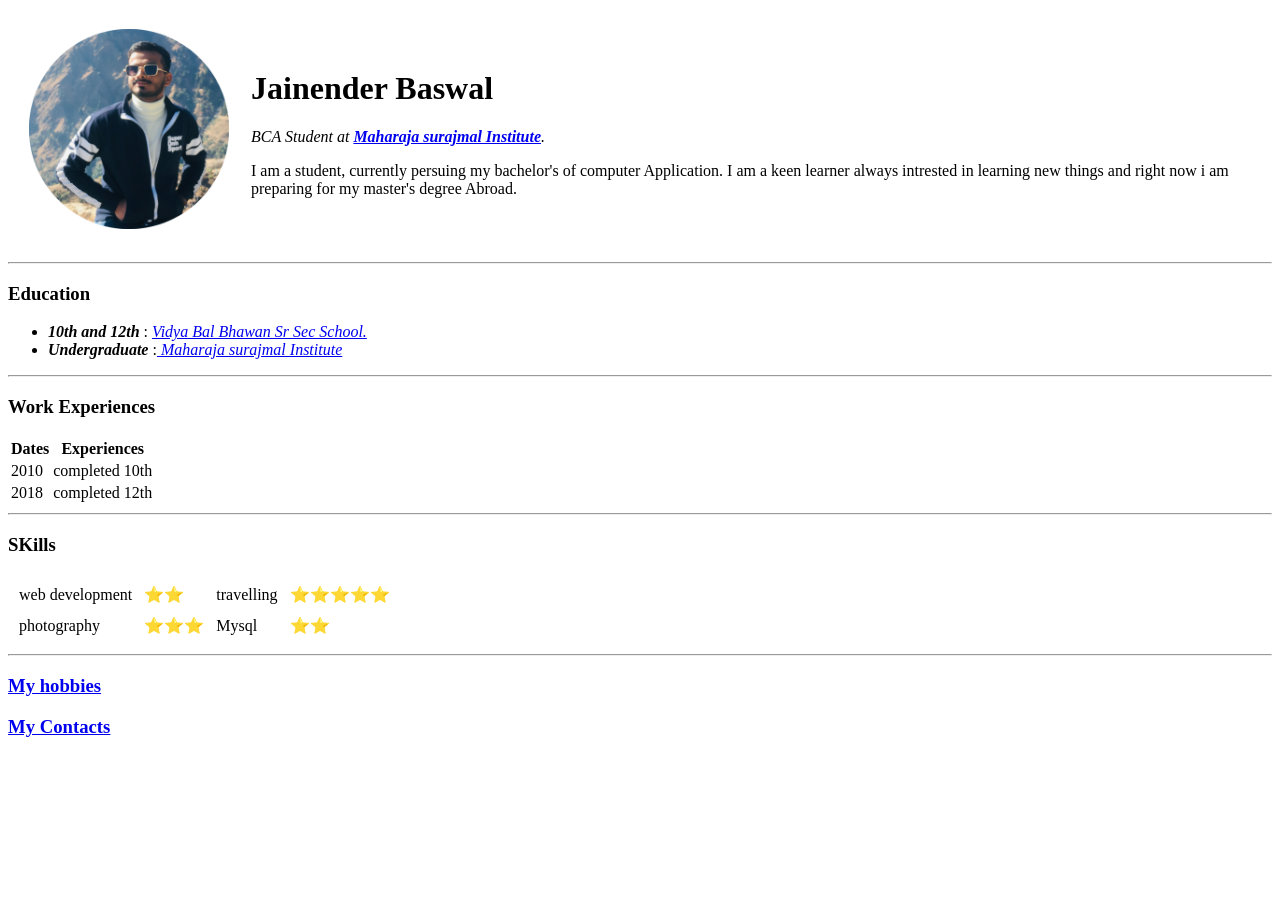
==== index.html @ 86a96236 "Add files via upload" ====
<!DOCTYPE html>
<html lang="en">

<head>
  <meta charset="UTF-8">
  <meta name="viewport" content="width=device-width, initial-scale=1.0">
  <title>Jainender's personal website</title>
  <link rel="stylesheet" href="style.css">
</head>

<body>
  <table cellspacing=20>

    <tr>
      <td> <img src="images/mypic.png" width="200px" alt="here's my pic"></td>
      <td>
        <h1>Jainender Baswal</h1>
        <p><em>BCA Student at <strong><a href="https://msi-ggsip.org/"> Maharaja surajmal Institute</a></strong>.</em></p>

        <p>I am a student, currently persuing my bachelor's of computer Application. I am a keen learner always intrested in learning new things and right now i am preparing for my master's degree Abroad.
          <br>
        </p>
      </td>
    </tr>


  </table>
  <hr>

  <h3>
    Education

  </h3>
  <ul>
    <li><strong><em>10th and 12th</em></strong> : <em><a href="http://www.vidyabalbhawan.in/">Vidya Bal Bhawan Sr Sec School.</a></em></li>
    <li><strong> <em>Undergraduate</em> </strong>:<em><a href="https://msi-ggsip.org/"> Maharaja surajmal Institute</a></em></li>
  </ul>
<hr>
  <h3>Work Experiences</h3>
  <table>
    <thead>
      <th>Dates</th>
      <th>Experiences</th>
    </thead>
    <tbody>
      <tr>
        <td>2010</td>
        <td>completed 10th</td>
      </tr>
      <tr>
        <td>2018</td>
        <td>completed 12th</td>
      </tr>
    </tbody>
  </table>
<hr>
  <h3>SKills</h3>
  <table cellspacing=10>
    <tr>
      <td>web development</td>
      <td>⭐⭐</td>
      <td>travelling</td>
      <td>⭐⭐⭐⭐⭐</td>
    </tr>
    <tr>
      <td>photography</td>
      <td>⭐⭐⭐</td>
      <td>Mysql</td>
      <td>⭐⭐</td>
    </tr>

  </table>
  <hr>
  <h3><strong><a href="hobbies.html">My hobbies</a></strong></h3>

  <h3><a href="Contact.html">My Contacts</a></h3>

</body>

</html>
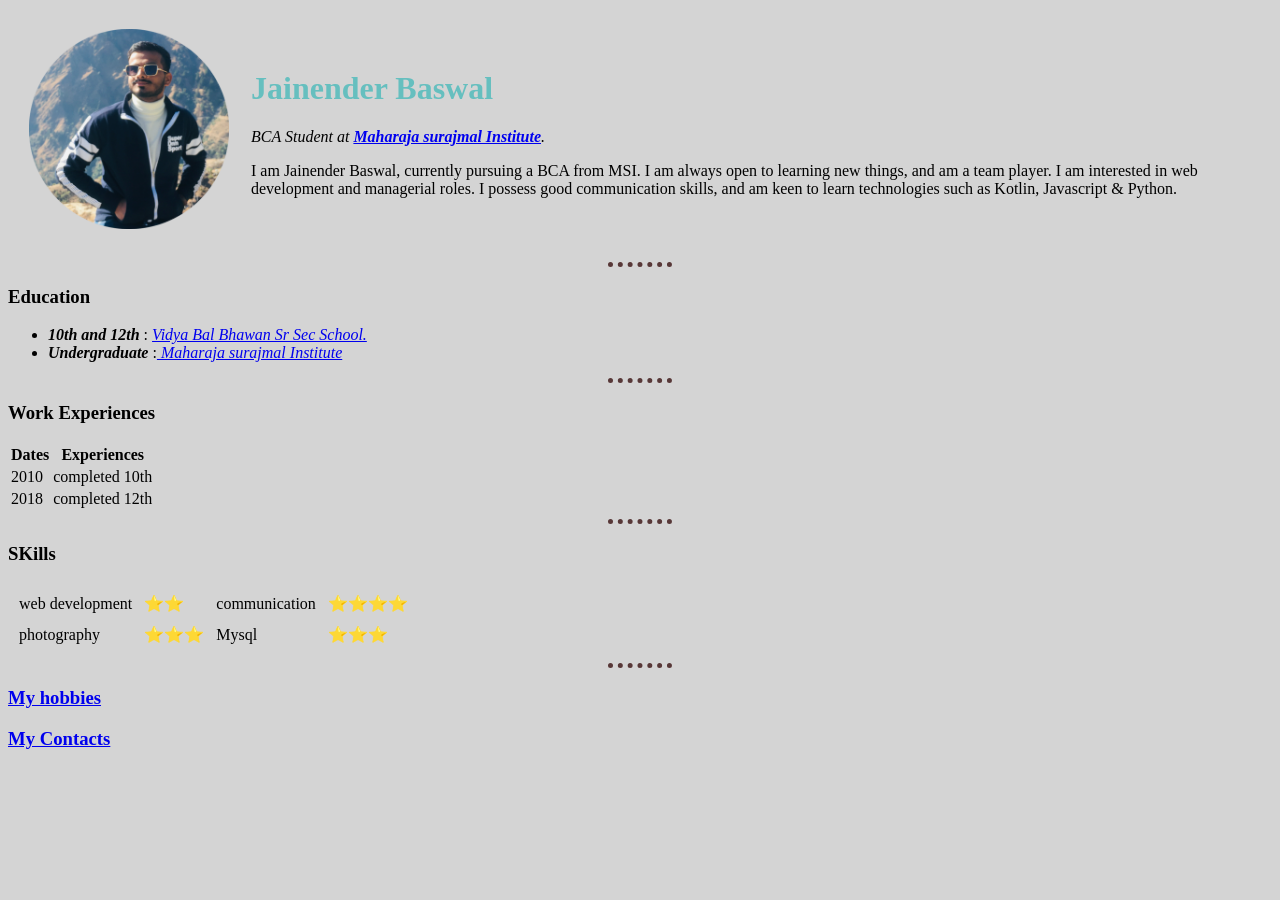
==== commit c5891767: "Add files via upload" ====
--- a/index.html
+++ b/index.html
@@ -5,7 +5,8 @@
   <meta charset="UTF-8">
   <meta name="viewport" content="width=device-width, initial-scale=1.0">
   <title>Jainender's personal website</title>
-  <link rel="stylesheet" href="style.css">
+  <link rel="stylesheet" href="css/style.css">
+ <link rel="icon" href="images/favicon.ico">
 </head>
 
 <body>
@@ -17,7 +18,15 @@
         <h1>Jainender Baswal</h1>
         <p><em>BCA Student at <strong><a href="https://msi-ggsip.org/"> Maharaja surajmal Institute</a></strong>.</em></p>
 
-        <p>I am a student, currently persuing my bachelor's of computer Application. I am a keen learner always intrested in learning new things and right now i am preparing for my master's degree Abroad.
+        <p>I am Jainender Baswal, currently
+          pursuing a BCA from MSI. I am always
+          open to learning new things, and am a
+          team player. I am interested in web
+          development and managerial roles. I
+          possess good communication skills,
+          and am keen to learn technologies
+          such as Kotlin, Javascript & Python.
+                  
           <br>
         </p>
       </td>
@@ -59,21 +68,21 @@
     <tr>
       <td>web development</td>
       <td>⭐⭐</td>
-      <td>travelling</td>
-      <td>⭐⭐⭐⭐⭐</td>
+      <td>communication</td>
+      <td>⭐⭐⭐⭐</td>
     </tr>
     <tr>
       <td>photography</td>
       <td>⭐⭐⭐</td>
       <td>Mysql</td>
-      <td>⭐⭐</td>
+      <td>⭐⭐⭐</td>
     </tr>
 
   </table>
   <hr>
   <h3><strong><a href="hobbies.html">My hobbies</a></strong></h3>
 
-  <h3><a href="Contact.html">My Contacts</a></h3>
+  <h3><a href="contact.html">My Contacts</a></h3>
 
 </body>
 
--- a/css/style.css
+++ b/css/style.css
@@ -0,0 +1,20 @@
+
+
+  body{
+        background-color:#d4d4d4;
+        
+    
+  }
+  hr{
+    border-style:dotted none none;
+    border-width: 5px;
+    border-color: rgb(87, 55, 55);
+    width: 5%;
+  }
+  h1{
+    color: #66BFBF;
+  }
+   h3{
+    color: rgb(0, 0, 0);
+  }
+  
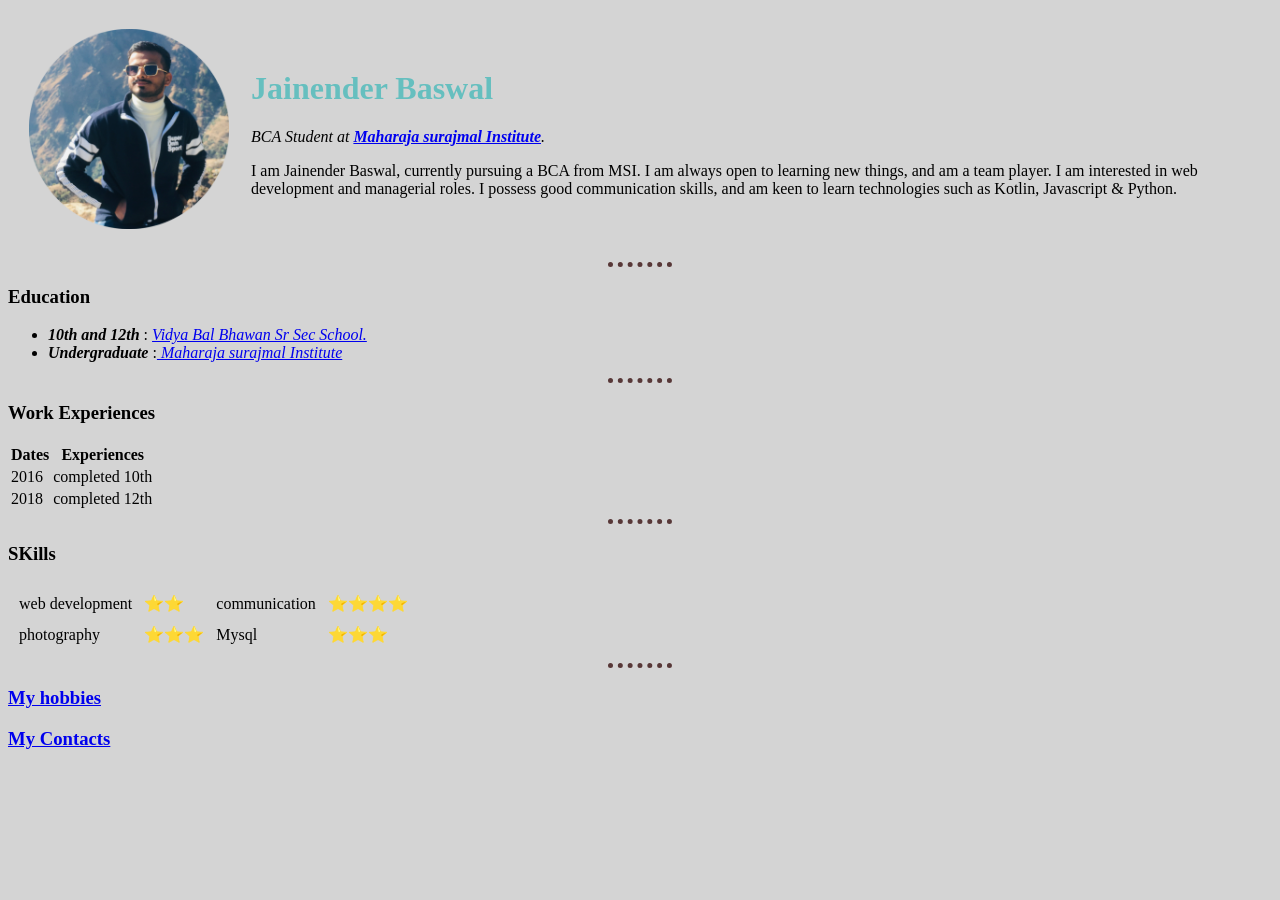
==== commit dcc495b2: "Add files via upload" ====
--- a/index.html
+++ b/index.html
@@ -53,7 +53,7 @@
     </thead>
     <tbody>
       <tr>
-        <td>2010</td>
+        <td>2016</td>
         <td>completed 10th</td>
       </tr>
       <tr>
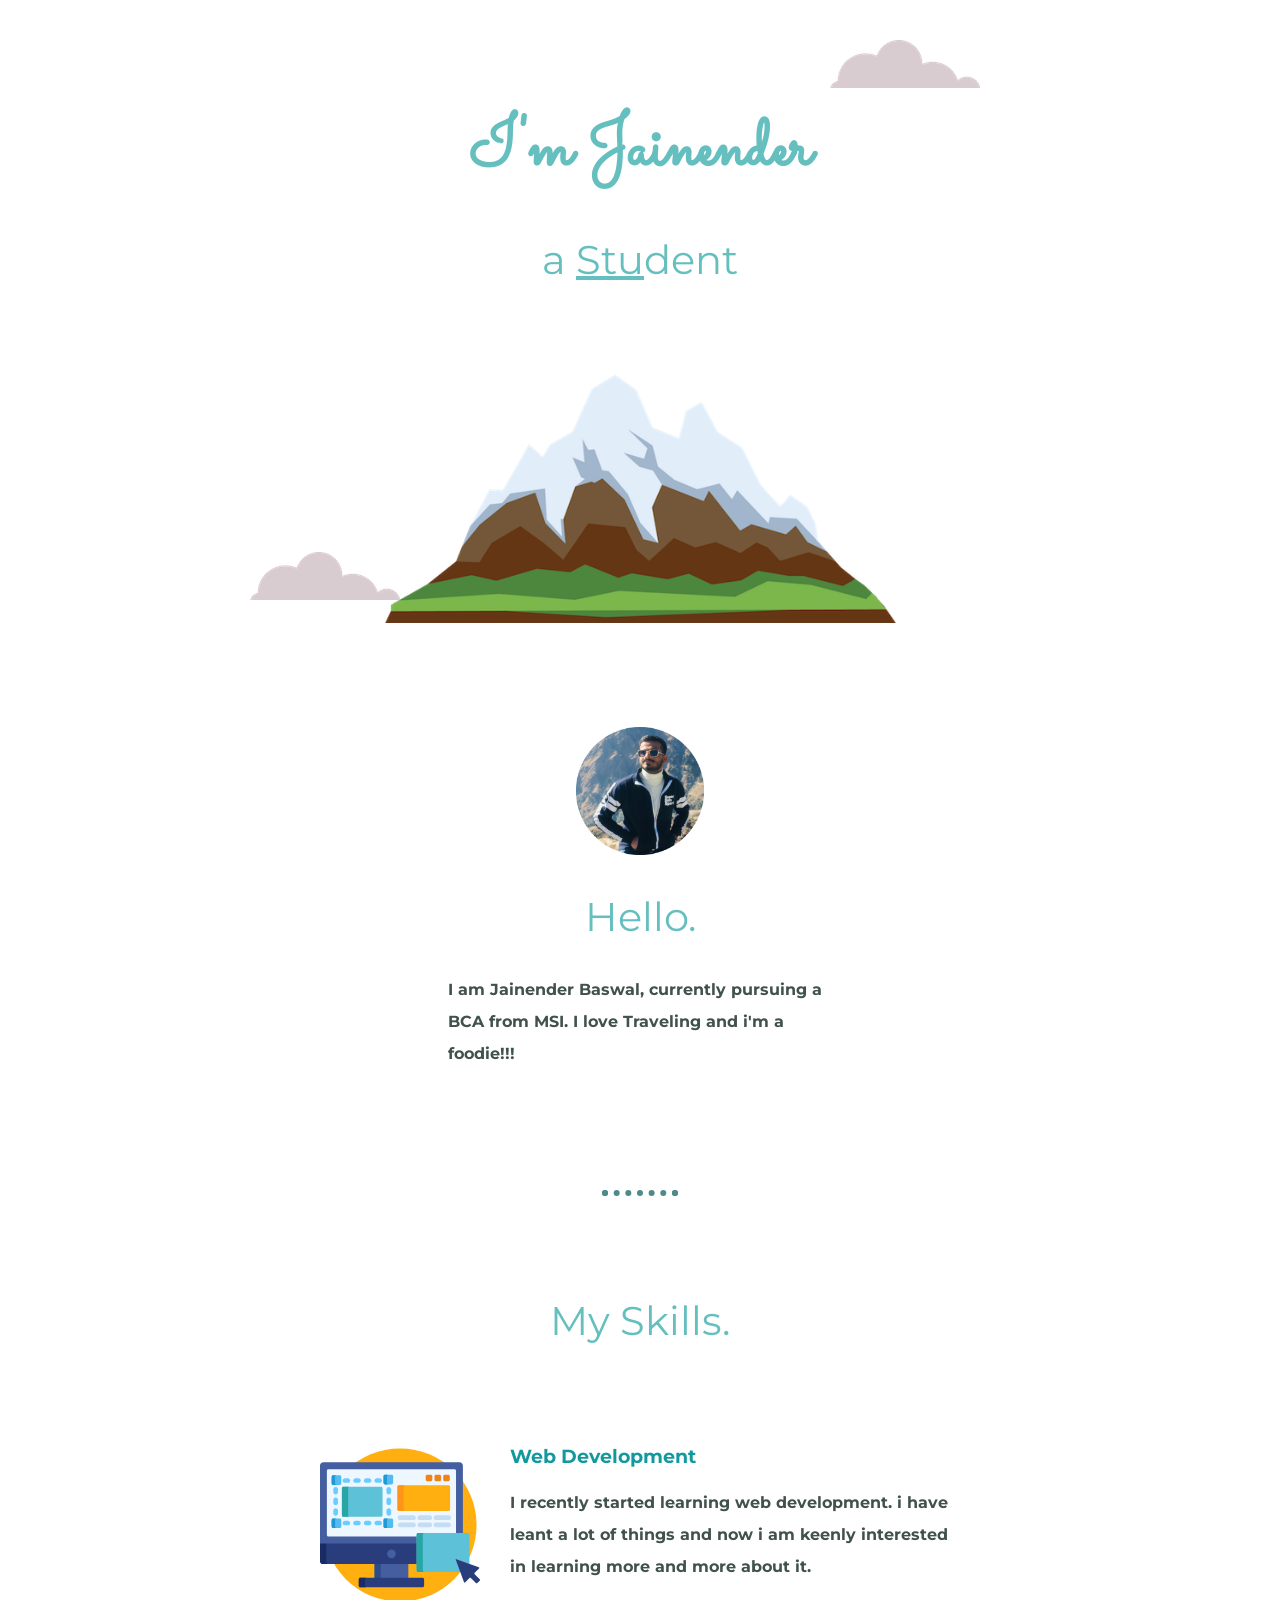
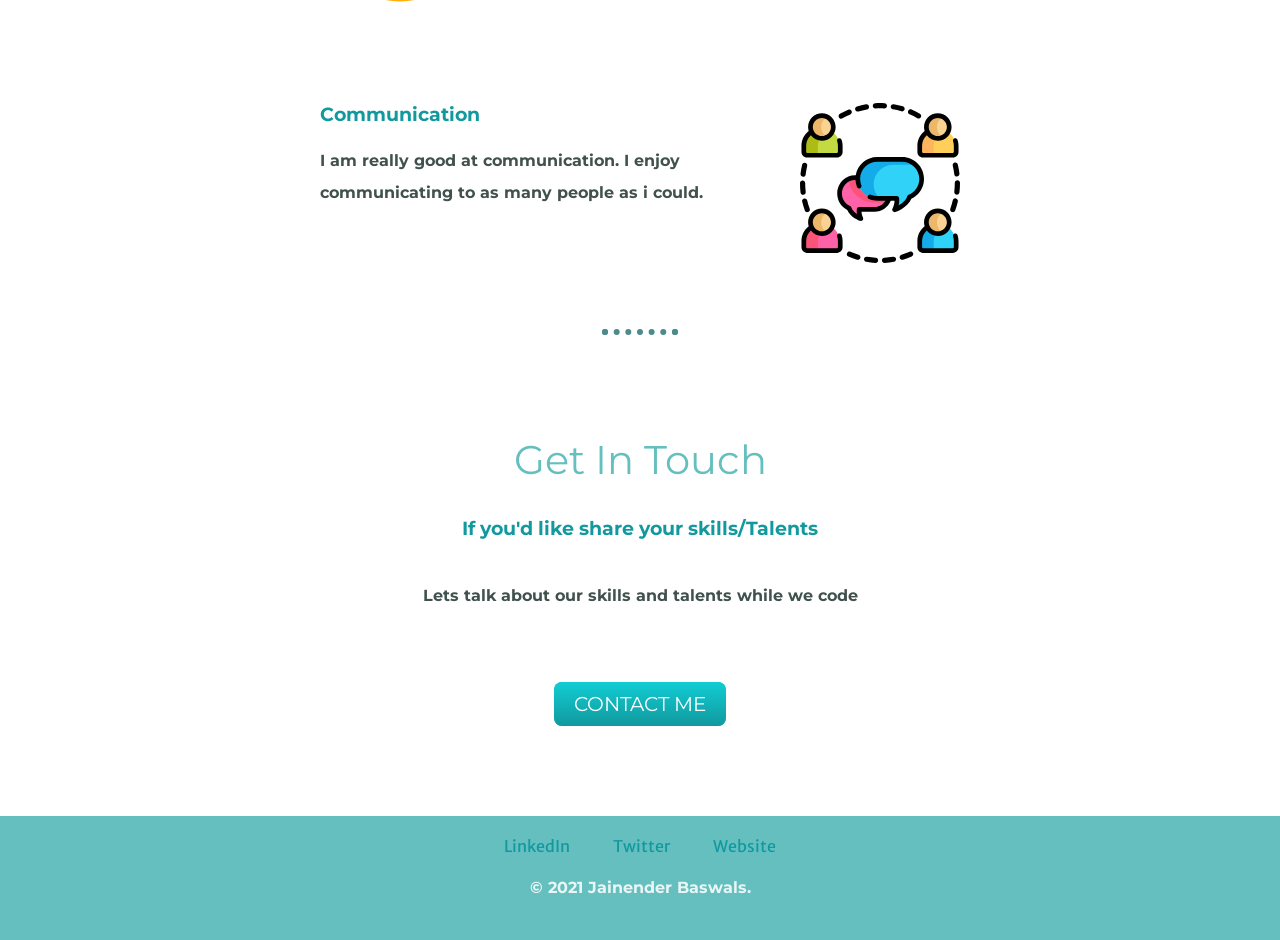
==== commit 4a338fe2: "Add initial Cv website" ====
--- a/index.html
+++ b/index.html
@@ -1,89 +1,72 @@
 <!DOCTYPE html>
 <html lang="en">
+<head>
+    <meta charset="UTF-8">
+    <meta name="viewport" content="width=device-width, initial-scale=1.0">
+    <title>Jainender Baswal</title>
+    <link rel="stylesheet" href="css/style.css">
+    <link rel="icon" href="favicon.ico">
+    <link rel="preconnect" href="https://fonts.gstatic.com">
+    <link href="https://fonts.googleapis.com/css2?family=Merriweather+Sans:wght@300;500;600&family=Montserrat:ital,wght@0,200;0,300;0,600;1,200;1,300;1,600&family=Sacramento&display=swap" rel="stylesheet">
+</head>
+<body>
 
-<head>
-  <meta charset="UTF-8">
-  <meta name="viewport" content="width=device-width, initial-scale=1.0">
-  <title>Jainender's personal website</title>
-  <link rel="stylesheet" href="css/style.css">
- <link rel="icon" href="images/favicon.ico">
-</head>
+    <div class="top-container">
+   
+          <img class="top-cloud" src="Images/cloud.png" alt="cloud-img">
+        
+          <h1>I'm Jainender</h1>
+      <h2>a <span>Stu</span>dent</h2>
 
-<body>
-  <table cellspacing=20>
-
-    <tr>
-      <td> <img src="images/mypic.png" width="200px" alt="here's my pic"></td>
-      <td>
-        <h1>Jainender Baswal</h1>
-        <p><em>BCA Student at <strong><a href="https://msi-ggsip.org/"> Maharaja surajmal Institute</a></strong>.</em></p>
-
-        <p>I am Jainender Baswal, currently
-          pursuing a BCA from MSI. I am always
-          open to learning new things, and am a
-          team player. I am interested in web
-          development and managerial roles. I
-          possess good communication skills,
-          and am keen to learn technologies
-          such as Kotlin, Javascript & Python.
-                  
-          <br>
-        </p>
-      </td>
-    </tr>
+      <img class="bottom-cloud" src="Images/cloud.png" alt="cloud-img">
+  
+      <img class="mountain" src="Images/mountain.png" width="40%" alt="mountain-img">
+      </div>
+   
+    
+      <div class="middle-container">
+        <div class="profile">
+          <img src="Images/jainender.png"  alt="this is me">
+          <h2>Hello.</h2>
+          <p class="bio">I am Jainender Baswal, currently pursuing a BCA from MSI. I love Traveling and i'm a foodie!!! </p>
+        </div>
+        <hr>
+        <div class="skills">
+          <h2>My Skills.</h2>
+          <div class="skill-row">
+            <img class="code-img"  src="Images/ux.svg" alt="web code icon imgage">
+            <h3>Web Development</h3>
+            <p>I recently started learning web development. i have leant a lot of things and now i am keenly interested in learning more and more about it.</p>
+          </div>
+          <div class="skill-row">
+            <img class="com-img" src="Images/group.svg"  alt="communication icon imgage">
+            <h3>Communication</h3>
+            <p> I am really good at communication. I enjoy communicating to as many people as i could.</p>
+          </div>
+        </div>
+        <hr>
+        <div class="contact-me">
+          <h2>Get In Touch</h2>
+          <h3>If you'd like share your skills/Talents </h3>
+          <p class="contact-msg">Lets talk about our skills and talents while we code</p>
+          <a class="btn" href="mailto:jainender@email.com">CONTACT ME</a>
+        </div>
+      </div>
+      
+      
+      <div class="bottom-container">
+        <a class="footer-link" href="https://www.linkedin.com/">LinkedIn</a>
+        <a class="footer-link" href="https://twitter.com/">Twitter</a>
+        <a class="footer-link" href="https://www.appbrewery.co/">Website</a>
+        <p>© 2021 Jainender Baswals.</p>
+      </div>
+      
 
 
-  </table>
-  <hr>
 
-  <h3>
-    Education
 
-  </h3>
-  <ul>
-    <li><strong><em>10th and 12th</em></strong> : <em><a href="http://www.vidyabalbhawan.in/">Vidya Bal Bhawan Sr Sec School.</a></em></li>
-    <li><strong> <em>Undergraduate</em> </strong>:<em><a href="https://msi-ggsip.org/"> Maharaja surajmal Institute</a></em></li>
-  </ul>
-<hr>
-  <h3>Work Experiences</h3>
-  <table>
-    <thead>
-      <th>Dates</th>
-      <th>Experiences</th>
-    </thead>
-    <tbody>
-      <tr>
-        <td>2016</td>
-        <td>completed 10th</td>
-      </tr>
-      <tr>
-        <td>2018</td>
-        <td>completed 12th</td>
-      </tr>
-    </tbody>
-  </table>
-<hr>
-  <h3>SKills</h3>
-  <table cellspacing=10>
-    <tr>
-      <td>web development</td>
-      <td>⭐⭐</td>
-      <td>communication</td>
-      <td>⭐⭐⭐⭐</td>
-    </tr>
-    <tr>
-      <td>photography</td>
-      <td>⭐⭐⭐</td>
-      <td>Mysql</td>
-      <td>⭐⭐⭐</td>
-    </tr>
 
-  </table>
-  <hr>
-  <h3><strong><a href="hobbies.html">My hobbies</a></strong></h3>
 
-  <h3><a href="contact.html">My Contacts</a></h3>
 
 </body>
-
-</html>
+</html>
--- a/css/style.css
+++ b/css/style.css
@@ -1,20 +1,152 @@
+body {
+	text-align: center;
+	margin: 0;
+	font-family: "Merriweather Sans", sans-serif;
+	color: #40514e;
+}
+.top_container {
+	font-size: 5.625rem;
+	background-color: #e4f9f5;
+	position: relative;
+	padding-top: 100px;
+}
+.bio {
+	width: 30%;
+	margin: auto;
+	text-align: left;
+	font-weight: bold;
+}
+.profile img{
+    width:10%;
+}
+
+h1 {
+	color: #66bfbf;
+	font-size: 70px;
+	margin: 100px auto 0px auto;
+	font-family: "Sacramento", cursive;
+}
+h2 {
+	color: #66bfbf;
+	font-size: 2.5rem;
+	font-family: "Montserrat", sans-serif;
+	font-weight: normal;
+}
+
+h3 {
+	color: #11999e;
+	font-family: "Montserrat", sans-serif;
+}
+p {
+	font-family: "Montserrat", sans-serif;
+	line-height: 2;
+	font-weight: bold;
+}
+
+h2 span {
+	font-size: 2.5rem;
+	text-decoration: underline;
+	padding-bottom: 10px;
+}
+
+a {
+	color: #11999e;
+}
+.top-cloud {
+	position: absolute;
+	top: 40px;
+    right: 300px;
+
+}
+
+.bottom-cloud {
+	position: absolute;
+	left: 250px;
+    bottom: 300px;
+  
+}
 
 
-  body{
-        background-color:#d4d4d4;
-        
+.skill-row {
+	text-align: left;
+	margin: 100px auto;
+	width: 50%;
+}
+
+.code-img {
+	float: left;
+	width: 25%;
+	margin-right: 30px;
+}
+.com-img {
+	float: right;
+	margin-left: 30px;
+	width: 25%;
+}
+/* button contact me */
+.btn {
+    background: #11CDD4;
+    background-image: -webkit-linear-gradient(top, #11CDD4, #11999e);
+    background-image: -moz-linear-gradient(top, #11CDD4, #11999e);
+    background-image: -ms-linear-gradient(top, #11CDD4, #11999e);
+    background-image: -o-linear-gradient(top, #11CDD4, #11999e);
+    background-image: linear-gradient(to bottom, #11CDD4, #11999e);
+    -webkit-border-radius: 8;
+    -moz-border-radius: 8;
+    border-radius: 8px;
+    font-family: "Montserrat", sans-serif;
+    color: #ffffff;
+    font-size: 20px;
+    padding: 10px 20px 10px 20px;
+    text-decoration: none;
+  }
+  
+  .btn:hover {
+    background: #30e3cb;
+    background-image: -webkit-linear-gradient(top, #30e3cb, #2cb4ad);
+    background-image: -moz-linear-gradient(top, #30e3cb, #2cb4ad);
+    background-image: -ms-linear-gradient(top, #30e3cb, #2cb4ad);
+    background-image: -o-linear-gradient(top, #30e3cb, #2cb4ad);
+    background-image: linear-gradient(to bottom, #30e3cb, #2cb4ad);
+    text-decoration: none;
+  }
+.middle-container {
+	margin: 100px 0;
+}
+
+.middle-container p {
+	padding-bottom: 20px;
+}
+.bottom-container {
+	margin: 30px auto 0px auto;
+	padding: 20px;
+	background-color: #66bfbf;
+}
+hr {
+    margin:100px auto;
+    border: #4d8a8a dotted 6px ;
+    width:5%;
+    border-bottom: none;
+}
+a {
+	text-decoration: none;
+}
+.contact-msg{
+    width:40%;
+    margin:40px auto 60px;
+}
+.bottom-container a {
     
-  }
-  hr{
-    border-style:dotted none none;
-    border-width: 5px;
-    border-color: rgb(87, 55, 55);
-    width: 5%;
-  }
-  h1{
-    color: #66BFBF;
-  }
-   h3{
-    color: rgb(0, 0, 0);
-  }
-  +	padding: 20px;
+}
+
+.bottom-container p {
+	color: #eaf6f6;
+}
+
+.footer-link {
+	color: #11999e
+}
+.footer-link:hover {
+	color: white;
+}
